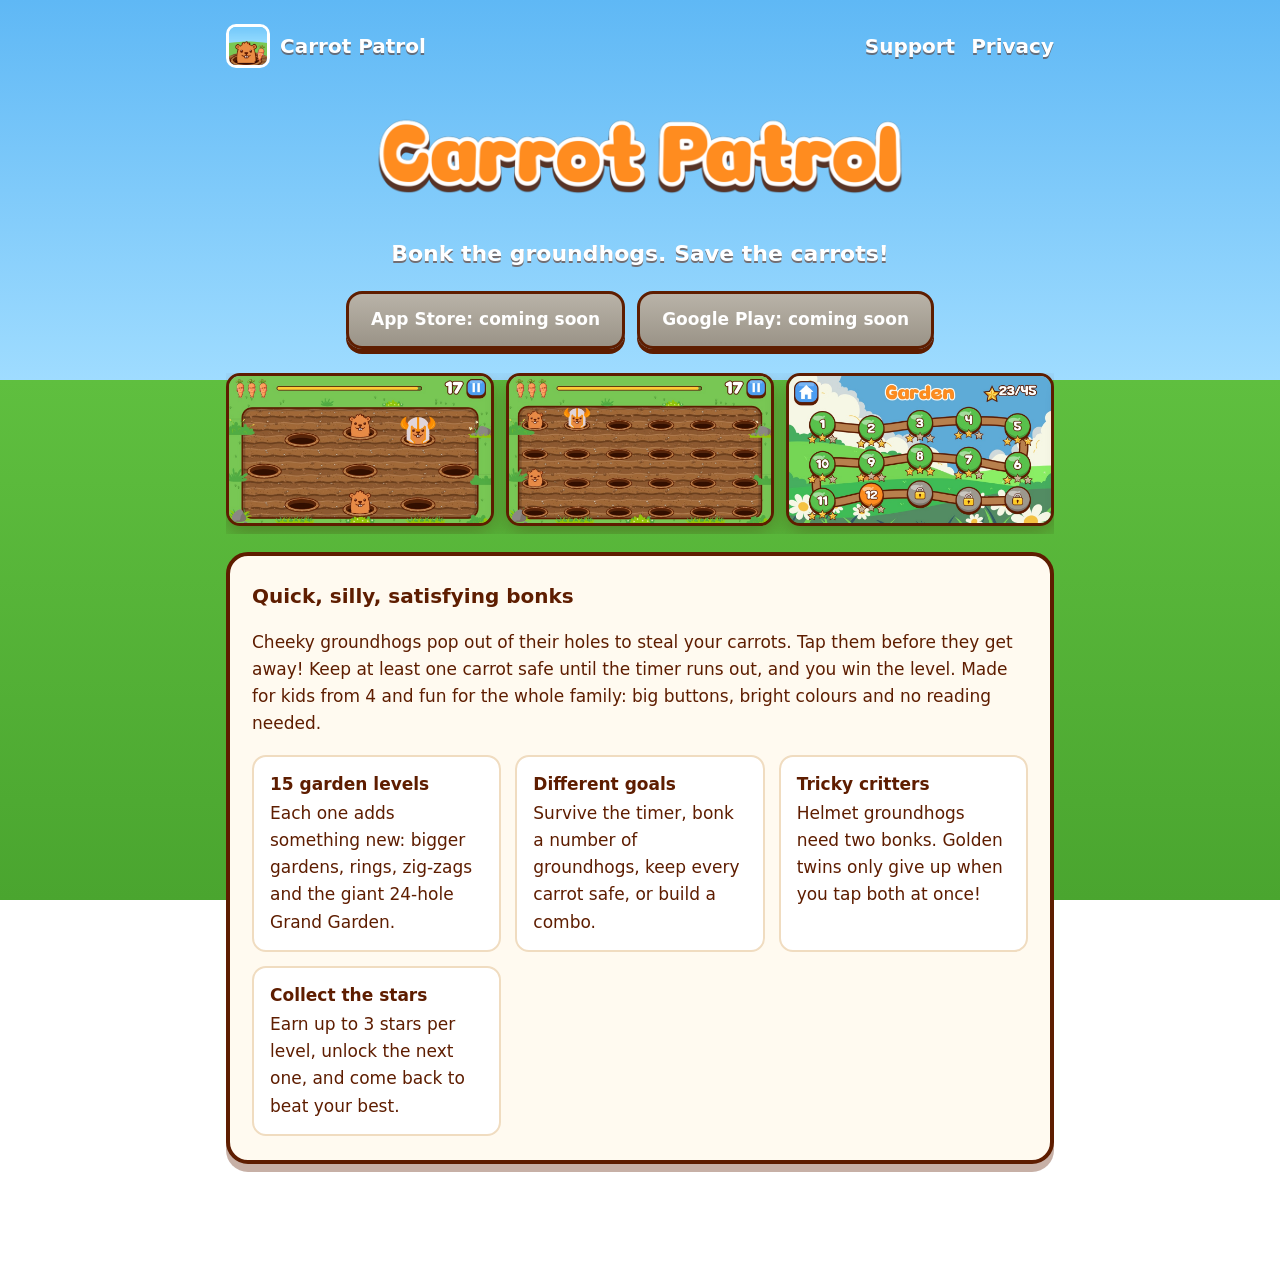
==== index.html @ e06ff403 "Carrot Patrol site: home, privacy (child-directed ads, remove-ads purchase), support" ====
<!doctype html>
<html lang="en">
<head>
<meta charset="utf-8">
<meta name="viewport" content="width=device-width, initial-scale=1">
<link rel="icon" href="img/favicon.png">
<link rel="apple-touch-icon" href="img/apple-touch-icon.png">
<link rel="stylesheet" href="style.css">
<title>Carrot Patrol: Bonk the Groundhogs</title>
<meta name="description" content="Carrot Patrol is a cheerful bonk-the-groundhog game for kids and grown-ups: tap the cheeky groundhogs before they steal your carrots. 15 garden levels, stars to collect, no reading needed.">
<meta property="og:title" content="Carrot Patrol: Bonk the Groundhogs">
<meta property="og:description" content="Tap the cheeky groundhogs before they run off with your carrots!">
<meta property="og:image" content="img/icon.png">
</head>
<body>
<div class="wrap">
<header class="top">
  <a href="./"><img src="img/icon.png" alt="">Carrot Patrol</a>
  <nav><a href="support.html">Support</a><a href="privacy.html">Privacy</a></nav>
</header>
<section class="hero">
  <img class="logo" src="img/logo.png" alt="Carrot Patrol">
  <p class="tag">Bonk the groundhogs. Save the carrots!</p>
  <div class="badges">
    <span class="badge soon">App Store: coming soon</span>
    <span class="badge soon">Google Play: coming soon</span>
  </div>
</section>
<section class="shots" aria-label="Screenshots">
  <img src="img/shots/01.jpg" alt="Groundhogs pop up from holes around a garden bed" width="960" height="540" loading="lazy">
  <img src="img/shots/02.jpg" alt="The Grand Garden level with 24 holes" width="960" height="540" loading="lazy">
  <img src="img/shots/03.jpg" alt="The level map with stars to collect" width="960" height="540" loading="lazy">
  <img src="img/shots/04.jpg" alt="Level complete: a happy carrot and two gold stars" width="960" height="540" loading="lazy">
  <img src="img/shots/05.jpg" alt="The main menu with the bunny and the big play button" width="960" height="540" loading="lazy">
</section>
<section class="card">
  <h2>Quick, silly, satisfying bonks</h2>
  <p>Cheeky groundhogs pop out of their holes to steal your carrots. Tap them before they get away! Keep at least one carrot safe until the timer runs out, and you win the level. Made for kids from 4 and fun for the whole family: big buttons, bright colours and no reading needed.</p>
  <div class="features">
    <div class="feature"><b>15 garden levels</b>Each one adds something new: bigger gardens, rings, zig-zags and the giant 24-hole Grand Garden.</div>
    <div class="feature"><b>Different goals</b>Survive the timer, bonk a number of groundhogs, keep every carrot safe, or build a combo.</div>
    <div class="feature"><b>Tricky critters</b>Helmet groundhogs need two bonks. Golden twins only give up when you tap both at once!</div>
    <div class="feature"><b>Collect the stars</b>Earn up to 3 stars per level, unlock the next one, and come back to beat your best.</div>
  </div>
</section>
<footer>© 2026 Naor Melamed · <a href="privacy.html">Privacy</a> · <a href="support.html">Support</a></footer>
</div>
</body>
</html>
---- style.css ----
:root {
  --sky-top: #5fb8f5;
  --sky-bottom: #9fdcff;
  --grass: #5fbf3f;
  --card: #fffaf0;
  --ink: #5e1d00;
  --muted: #8a5a3c;
  --orange: #ff8c1f;
  --orange-deep: #e06a00;
  --line: #f0dcc0;
}
* { box-sizing: border-box; }
html { -webkit-text-size-adjust: 100%; }
body {
  margin: 0;
  min-height: 100vh;
  font: 17px/1.6 system-ui, -apple-system, "Segoe UI", Roboto, sans-serif;
  color: var(--ink);
  background: linear-gradient(180deg, var(--sky-top) 0, var(--sky-bottom) 380px, var(--grass) 380px, #4aa52f 100%) fixed;
}
a { color: #c45200; }
.wrap { max-width: 860px; margin: 0 auto; padding: 24px 16px 48px; }
header.top { display: flex; align-items: center; gap: 12px; margin-bottom: 12px; }
header.top a { display: flex; align-items: center; gap: 10px; color: #fff; text-decoration: none; font-weight: 800; font-size: 20px; text-shadow: 0 2px 0 rgba(94, 29, 0, .5); }
header.top img { width: 44px; height: 44px; border-radius: 10px; border: 3px solid #fff; }
nav { margin-left: auto; display: flex; gap: 16px; }
nav a { color: #fff; font-weight: 700; font-size: 15px; text-decoration: none; text-shadow: 0 1px 0 rgba(94, 29, 0, .5); }
nav a:hover { text-decoration: underline; }
.hero { text-align: center; padding: 4px 0 24px; }
.hero .logo { width: min(560px, 94%); height: auto; }
.hero p.tag { font-size: 22px; font-weight: 800; color: #fff; margin: 4px 0 20px; text-shadow: 0 2px 0 rgba(94, 29, 0, .55); }
.badges { display: flex; flex-wrap: wrap; justify-content: center; gap: 12px; }
.badge {
  display: inline-block; padding: 12px 22px; border-radius: 16px; font-weight: 800;
  color: #fff; text-decoration: none; border: 3px solid var(--ink);
  background: linear-gradient(180deg, var(--orange), var(--orange-deep));
  box-shadow: 0 5px 0 var(--ink);
}
.badge.soon { background: linear-gradient(180deg, #b9b3a8, #9a9387); }
.shots { display: grid; grid-auto-flow: column; grid-auto-columns: calc((100% - 24px) / 3); gap: 12px; overflow-x: auto; scroll-snap-type: x mandatory; padding-bottom: 8px; }
.shots img { width: 100%; height: auto; border-radius: 14px; border: 3px solid var(--ink); scroll-snap-align: start; box-shadow: 0 8px 20px rgba(60, 20, 0, .3); }
@media (max-width: 600px) { .shots { grid-auto-columns: 82%; } }
.card { background: var(--card); border: 4px solid var(--ink); border-radius: 22px; padding: 24px 22px; margin-top: 18px; box-shadow: 0 8px 0 rgba(94, 29, 0, .35); }
.card h1 { font-size: 28px; line-height: 1.2; margin: 0 0 6px; }
.card h2 { font-size: 20px; margin: 26px 0 6px; }
.card h2:first-child { margin-top: 0; }
.muted { color: var(--muted); font-size: 15px; }
.features { display: grid; grid-template-columns: repeat(auto-fit, minmax(200px, 1fr)); gap: 14px; }
.feature { border: 2px solid var(--line); border-radius: 14px; padding: 14px 16px; background: #fff; }
.feature b { display: block; margin-bottom: 2px; }
footer { color: #fff; text-align: center; font-size: 14px; margin-top: 28px; }
footer a { color: #fff; }
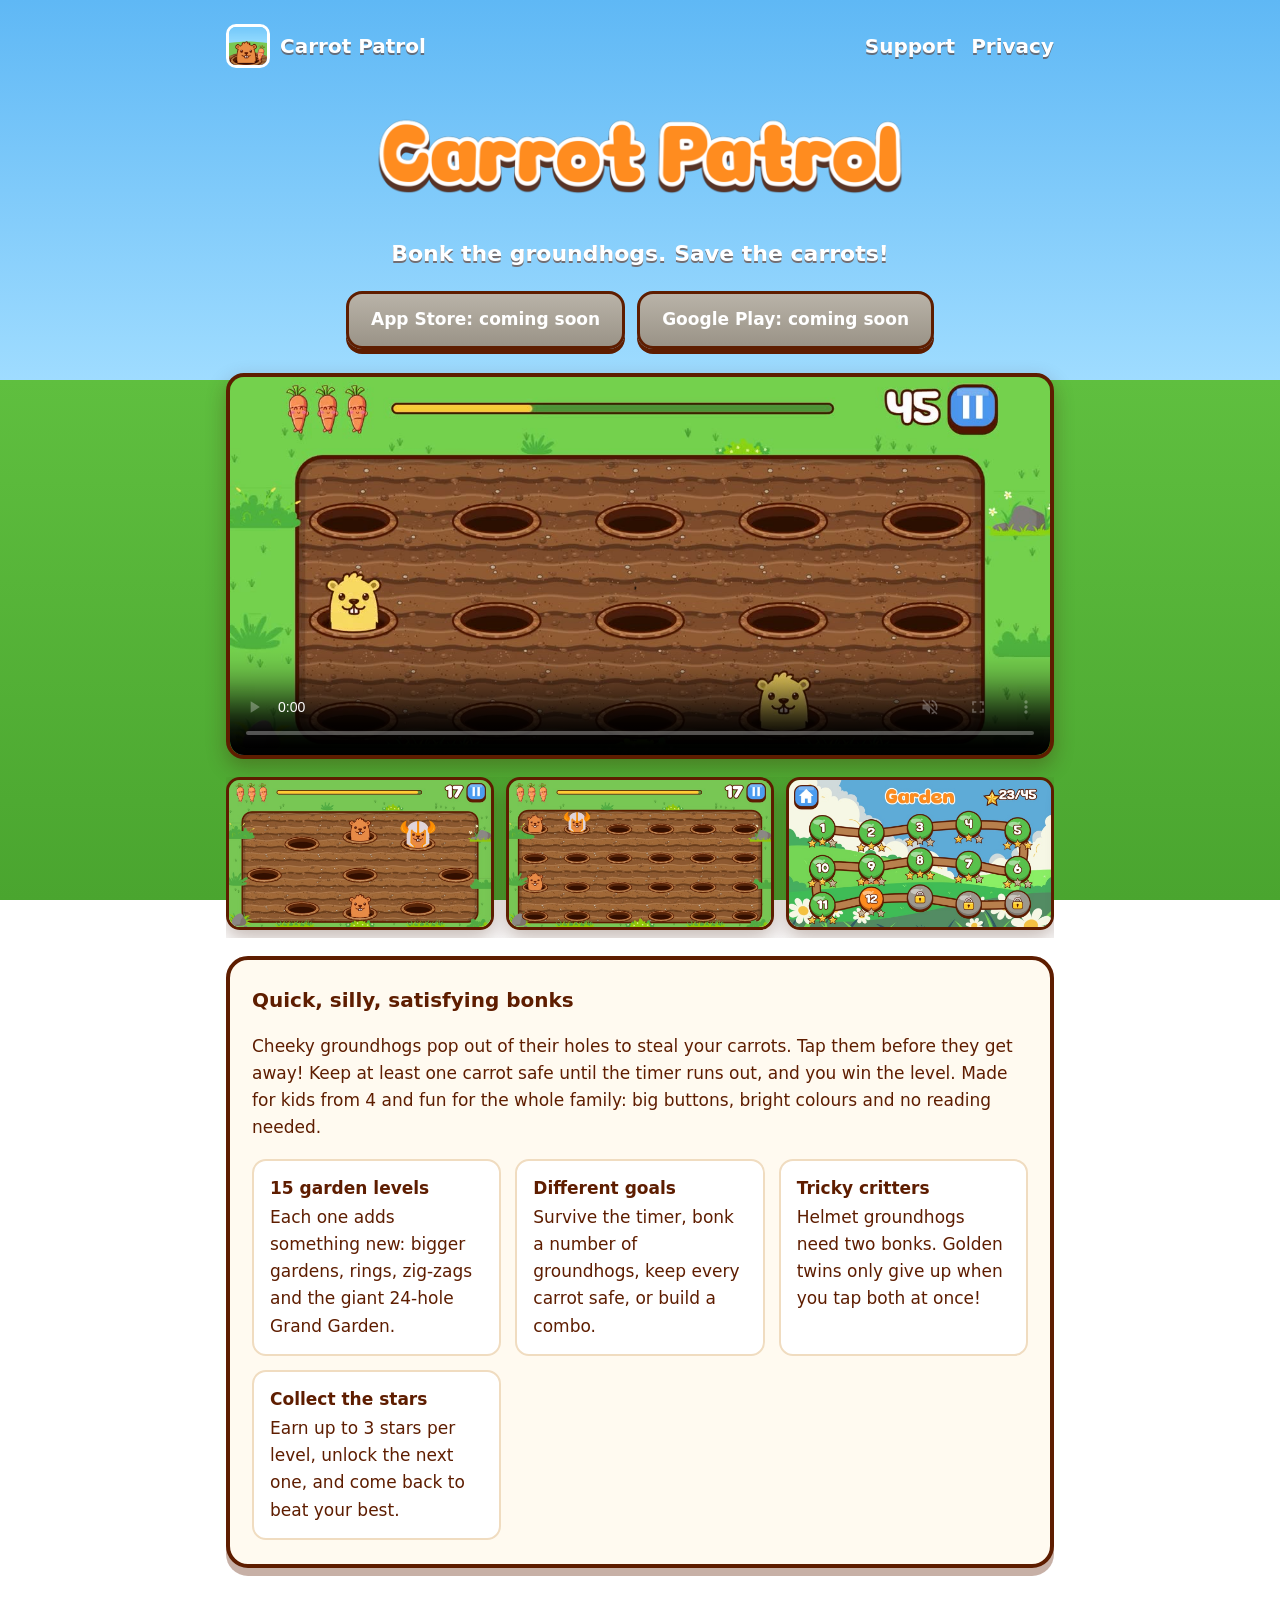
==== commit 64c2a60d: "feat: gameplay video on the home page Co-Authored-By: Claude Opus 5.5 <noreply@anthropic.com>" ====
--- a/index.html
+++ b/index.html
@@ -26,6 +26,11 @@
     <span class="badge soon">Google Play: coming soon</span>
   </div>
 </section>
+<section class="video" aria-label="Gameplay video">
+  <video src="video/gameplay.mp4" poster="video/poster.jpg" width="1280" height="590" autoplay muted loop playsinline controls preload="metadata">
+    Groundhogs pop out of their holes and get bonked, then a level ends with three stars.
+  </video>
+</section>
 <section class="shots" aria-label="Screenshots">
   <img src="img/shots/01.jpg" alt="Groundhogs pop up from holes around a garden bed" width="960" height="540" loading="lazy">
   <img src="img/shots/02.jpg" alt="The Grand Garden level with 24 holes" width="960" height="540" loading="lazy">
--- a/style.css
+++ b/style.css
@@ -37,6 +37,8 @@
   box-shadow: 0 5px 0 var(--ink);
 }
 .badge.soon { background: linear-gradient(180deg, #b9b3a8, #9a9387); }
+.video { margin: 0 0 18px; }
+.video video { display: block; width: 100%; height: auto; border-radius: 18px; border: 4px solid var(--ink); background: #2c7a1f; box-shadow: 0 8px 20px rgba(60, 20, 0, .3); }
 .shots { display: grid; grid-auto-flow: column; grid-auto-columns: calc((100% - 24px) / 3); gap: 12px; overflow-x: auto; scroll-snap-type: x mandatory; padding-bottom: 8px; }
 .shots img { width: 100%; height: auto; border-radius: 14px; border: 3px solid var(--ink); scroll-snap-align: start; box-shadow: 0 8px 20px rgba(60, 20, 0, .3); }
 @media (max-width: 600px) { .shots { grid-auto-columns: 82%; } }
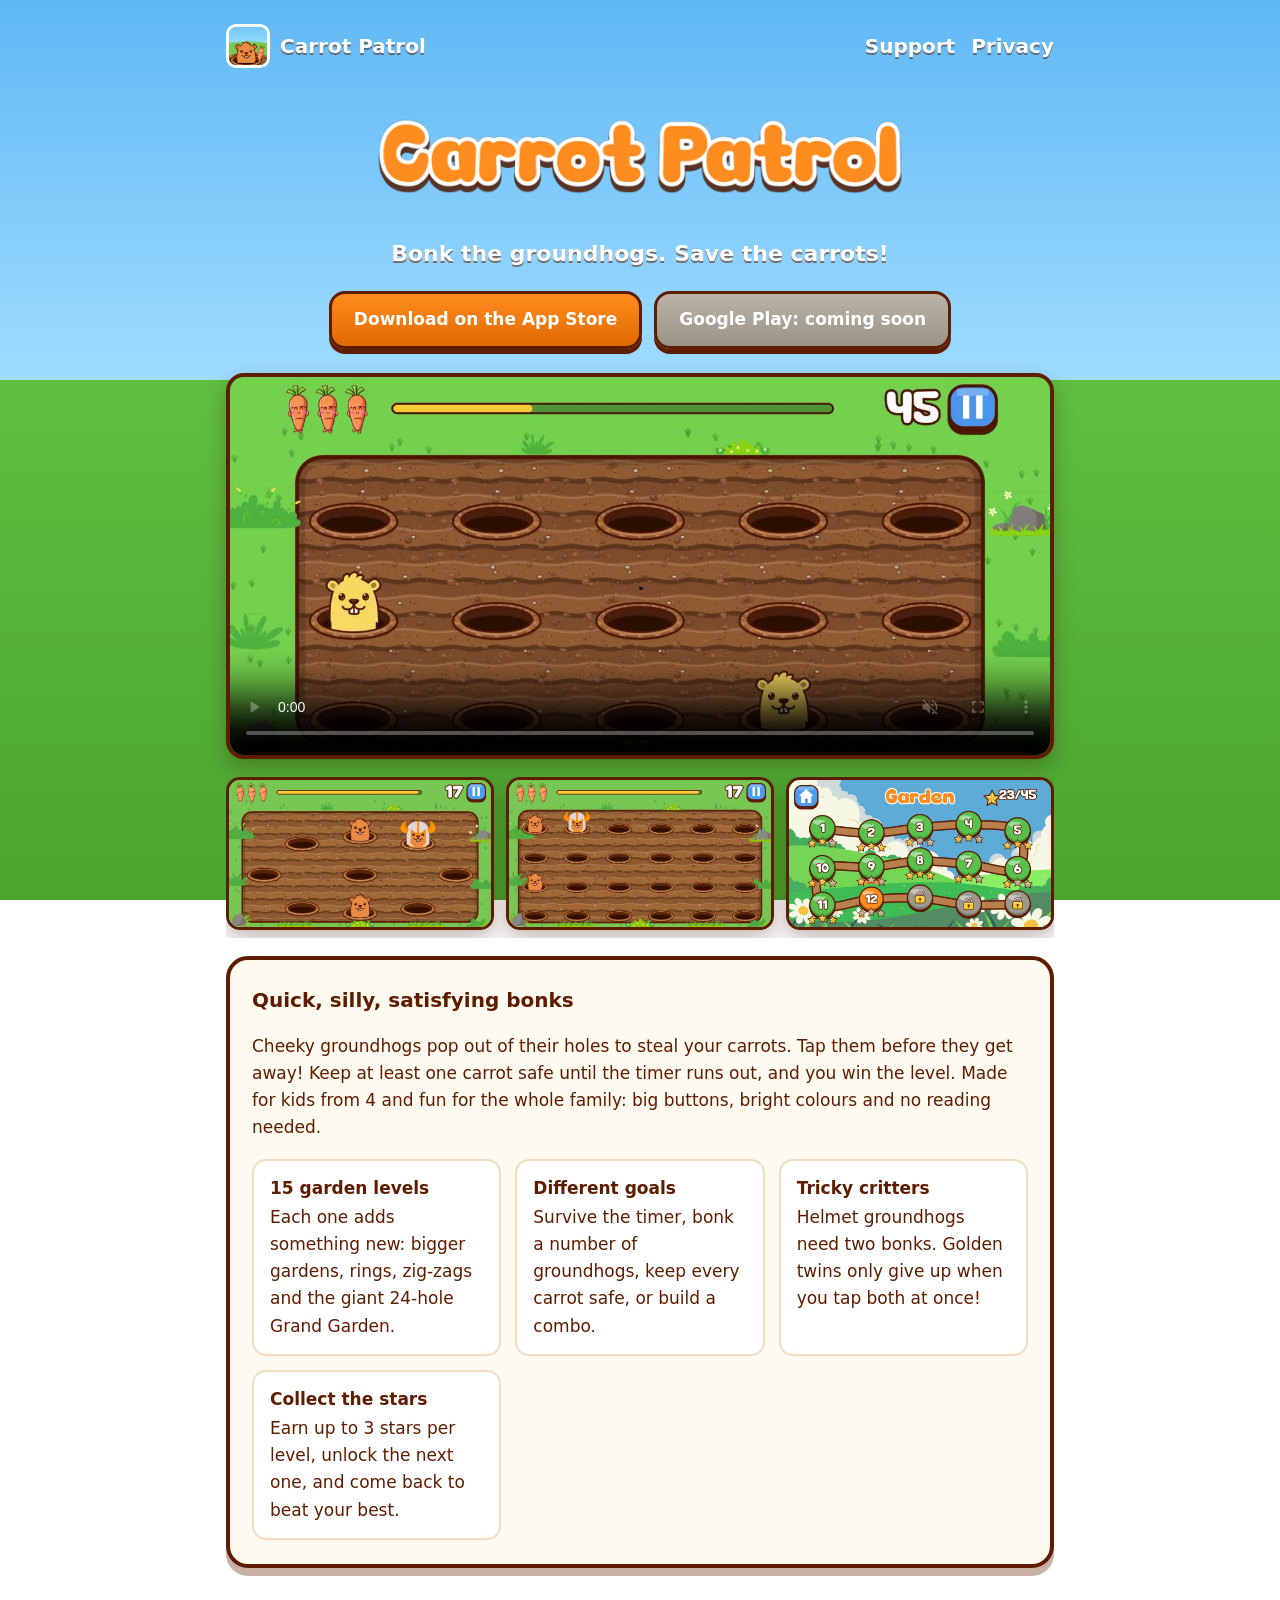
==== commit 0cc7f820: "feat: App Store link (Carrot Patrol is live) Co-Authored-By: Claude Opus 5.5 <noreply@anthropic.com>" ====
--- a/index.html
+++ b/index.html
@@ -22,7 +22,7 @@
   <img class="logo" src="img/logo.png" alt="Carrot Patrol">
   <p class="tag">Bonk the groundhogs. Save the carrots!</p>
   <div class="badges">
-    <span class="badge soon">App Store: coming soon</span>
+    <a class="badge" href="https://apps.apple.com/app/id6837397329">Download on the App Store</a>
     <span class="badge soon">Google Play: coming soon</span>
   </div>
 </section>
